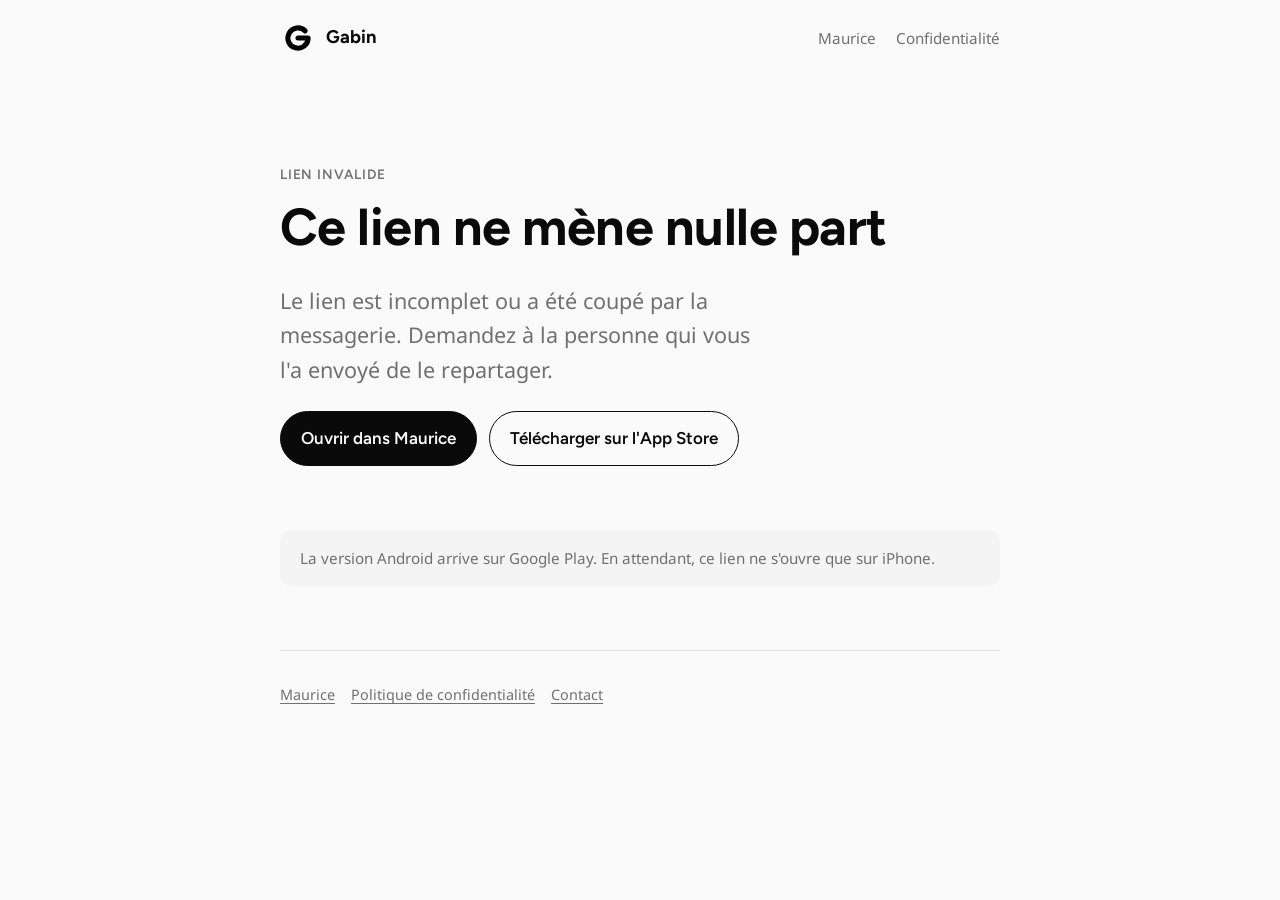
==== ouvrir/index.html @ 56d50366 "Page de rebond des liens de partage Maurice (/ouvrir) + Universal Links Un lien de partage Maurice (" ====
<!doctype html>
<html lang="fr">
<head>
  <meta charset="utf-8">
  <meta name="viewport" content="width=device-width, initial-scale=1, viewport-fit=cover">
  <title>Ouvrir dans Maurice</title>
  <meta name="description" content="Ouvrez ce carnet de voyage ou ce roadtrip dans l'application Maurice.">
  <!-- Page de rebond d'un lien privé : elle n'a rien à faire dans un moteur de recherche. -->
  <meta name="robots" content="noindex, nofollow">
  <!-- ⚠️ CETTE PAGE DOIT RESTER SERVIE À `/ouvrir` (d'où le dossier, et non un
       `ouvrir.html`) : c'est le chemin déclaré dans
       `.well-known/apple-app-site-association`, celui que l'app route, et celui
       que construisent l'app et l'Edge Function `join`. Le renommer casse les
       Universal Links ET les liens déjà partagés. -->
  <link rel="icon" href="/assets/favicon.png">
  <link rel="apple-touch-icon" href="/assets/icon.png">
  <link rel="preconnect" href="https://fonts.googleapis.com">
  <link rel="preconnect" href="https://fonts.gstatic.com" crossorigin>
  <link href="https://fonts.googleapis.com/css2?family=Figtree:wght@600;700&family=Noto+Sans:wght@400;500;700&display=swap" rel="stylesheet">
  <link rel="stylesheet" href="/styles.css">
</head>
<body>
  <div class="wrap wrap--narrow">
    <header class="top">
      <a class="brand" href="/"><img src="/assets/gabin.svg" alt="" width="36" height="36">Gabin</a>
      <nav class="top-links" aria-label="Navigation">
        <a href="/maurice.html">Maurice</a>
        <a href="/confidentialite.html">Confidentialité</a>
      </nav>
    </header>

    <main>
      <section class="hero hero--plain">
        <p class="eyebrow" id="eyebrow">Invitation</p>
        <h1 id="title">Ouvrir dans Maurice</h1>
        <p class="lead" id="lead">Maurice est une application iPhone : le contenu partagé s'ouvre dans l'app.</p>

        <div class="cta-row">
          <a class="btn btn--primary" id="open" href="#" hidden>Ouvrir dans Maurice</a>
          <a class="btn btn--ghost" id="store" href="https://apps.apple.com/app/id6791181940">Télécharger sur l'App Store</a>
        </div>

        <p class="meta" id="hint" style="margin-top:1.25rem">Vous n'avez pas encore Maurice ? Installez l'app, puis revenez sur ce lien : il vous emmènera au bon endroit.</p>
      </section>

      <p class="note">La version Android arrive sur Google Play. En attendant, ce lien ne s'ouvre que sur iPhone.</p>
    </main>

    <footer class="bottom">
      <div class="links">
        <a href="/maurice.html">Maurice</a>
        <a href="/confidentialite.html">Politique de confidentialité</a>
        <a href="mailto:paulrpers@gmail.com">Contact</a>
      </div>
    </footer>
  </div>

  <script>
  /*
   * Rebond d'un lien de partage vers l'application.
   *
   * POURQUOI CETTE PAGE : un lien qui redirigeait directement vers le schéma
   * `roadtripmoto://…` affichait « Safari ne peut pas ouvrir la page car
   * l'adresse n'est pas valide » chez toute personne n'ayant PAS l'app — c'est
   * justement elle qu'il faut accueillir. On ne déclenche donc JAMAIS le
   * schéma tout seul au chargement (c'est ce qui provoque l'alerte) : on
   * affiche une page qui propose d'ouvrir l'app OU de l'installer.
   *
   * AVEC LES UNIVERSAL LINKS (cf. `.well-known/apple-app-site-association` et
   * `docs/universal-links.md` du dépôt Maurice), iOS n'ouvre même plus Safari
   * quand Maurice est installée : il remet l'URL à l'app. Cette page ne
   * s'affiche alors QUE chez qui n'a pas l'app — exactement son rôle. Le bouton
   * « Ouvrir dans Maurice » reste utile pour les versions de l'app antérieures
   * aux Universal Links, et sur Android.
   *
   * EXCEPTION : si cet appareil a déjà ouvert l'app depuis cette page, on sait
   * que le schéma est géré → on bascule directement, sans le tap en trop.
   *
   * Paramètres acceptés :  ?c=<CODE> → un carnet de voyage
   *                        ?r=<CODE> → un roadtrip (invitation de compagnon)
   */
  (function () {
    var SCHEME = 'roadtripmoto';
    // Un code de partage (cf. gen_share_code dans schema.sql) : 8 caractères
    // alphanumériques. On tolère 4→32, et on refuse tout le reste plutôt que
    // de le recopier dans une URL.
    var CODE_RE = /^[A-Za-z0-9]{4,32}$/;
    var SEEN_KEY = 'maurice.app-installee';

    var params = new URLSearchParams(location.search);
    var journalCode = params.get('c');
    var roadtripCode = params.get('r');

    var kind = null;
    var code = null;
    if (journalCode && CODE_RE.test(journalCode)) { kind = 'journal'; code = journalCode; }
    else if (roadtripCode && CODE_RE.test(roadtripCode)) { kind = 'roadtrip'; code = roadtripCode; }

    var elTitle = document.getElementById('title');
    var elLead = document.getElementById('lead');
    var elEyebrow = document.getElementById('eyebrow');
    var elOpen = document.getElementById('open');
    var elHint = document.getElementById('hint');

    if (!kind) {
      elEyebrow.textContent = 'Lien invalide';
      elTitle.textContent = 'Ce lien ne mène nulle part';
      elLead.textContent = "Le lien est incomplet ou a été coupé par la messagerie. Demandez à la personne qui vous l'a envoyé de le repartager.";
      elHint.hidden = true;
      return;
    }

    var deepLink = SCHEME + '://' + (kind === 'journal' ? 'journal' : 'join') + '/' + code;

    if (kind === 'journal') {
      elEyebrow.textContent = 'Carnet de voyage';
      elTitle.textContent = 'Suivez ce carnet de voyage';
      elLead.textContent = "Photos et récit du voyage, étape par étape, dans l'application Maurice.";
    } else {
      elEyebrow.textContent = 'Roadtrip';
      elTitle.textContent = 'Rejoignez ce roadtrip';
      elLead.textContent = "Le programme, les étapes et les logements du voyage, dans l'application Maurice.";
    }

    elOpen.href = deepLink;
    elOpen.hidden = false;

    // L'app s'est ouverte → l'onglet passe en arrière-plan. On le note pour
    // basculer directement la prochaine fois.
    function rememberIfLeaving() {
      if (document.visibilityState === 'hidden') {
        try { localStorage.setItem(SEEN_KEY, '1'); } catch (e) { /* mode privé : tant pis */ }
      }
    }
    elOpen.addEventListener('click', function () {
      document.addEventListener('visibilitychange', rememberIfLeaving, { once: true });
    });

    var known = false;
    try { known = localStorage.getItem(SEEN_KEY) === '1'; } catch (e) { /* mode privé */ }
    if (known) {
      elHint.textContent = 'Ouverture de Maurice…';
      location.href = deepLink;
    }
  })();
  </script>
</body>
</html>
---- styles.css ----
/* Maurice — site vitrine. Palette « Noir & Blanc doux » de l'app (src/theme/tokens.json). */
:root {
  --bg: #FAFAFA; --surface: #FFFFFF; --surface-muted: #F4F4F4;
  --fg: #0A0A0A; --muted: #707070; --border: #E2E2E2;
  --radius-md: 12px; --radius-lg: 16px; --radius-xl: 24px; --radius-pill: 999px;
  --font-heading: 'Figtree', system-ui, -apple-system, 'Segoe UI', sans-serif;
  --font-body: 'Noto Sans', system-ui, -apple-system, 'Segoe UI', sans-serif;
  color-scheme: light dark;
}
@media (prefers-color-scheme: dark) {
  :root { --bg: #0A0A0A; --surface: #141414; --surface-muted: #1C1C1C; --fg: #FAFAFA; --muted: #9A9A9A; --border: #2A2A2A; }
}
* { box-sizing: border-box; }
html { -webkit-text-size-adjust: 100%; }
body { margin: 0; background: var(--bg); color: var(--fg); font-family: var(--font-body); font-size: 17px; line-height: 1.6; }
a { color: inherit; text-underline-offset: 3px; }
img { max-width: 100%; display: block; }
h1, h2, h3 { font-family: var(--font-heading); line-height: 1.15; letter-spacing: -0.01em; margin: 0 0 0.5em; }
h1 { font-size: clamp(2rem, 6vw, 3.25rem); font-weight: 700; }
h2 { font-size: clamp(1.4rem, 3.5vw, 1.9rem); font-weight: 700; margin-top: 2.5rem; }
h3 { font-size: 1.1rem; font-weight: 600; margin-top: 1.75rem; }
p { margin: 0 0 1em; }
.wrap { width: min(100% - 2.5rem, 880px); margin-inline: auto; }
.wrap--narrow { width: min(100% - 2.5rem, 720px); }
header.top { display: flex; flex-wrap: wrap; align-items: center; justify-content: space-between; gap: 0.75rem 1rem; padding-block: 1.25rem; }
.brand { display: inline-flex; align-items: center; gap: 0.6rem; font-family: var(--font-heading); font-weight: 700; font-size: 1.15rem; text-decoration: none; }
.brand img { width: 36px; height: 36px; border-radius: 10px; filter: brightness(0); }
@media (prefers-color-scheme: dark) { .brand img { filter: brightness(0) invert(1); } }
nav.top-links { display: flex; flex-wrap: wrap; gap: 0.5rem 1.25rem; font-size: 0.95rem; }
nav.top-links a { text-decoration: none; color: var(--muted); }
nav.top-links a:hover { color: var(--fg); }
.hero { padding-block: clamp(2.5rem, 8vw, 5.5rem) clamp(2rem, 6vw, 4rem); }
.hero--plain .lead { max-width: 52ch; }
.eyebrow { font-family: var(--font-heading); font-weight: 600; font-size: 0.85rem; letter-spacing: 0.06em; text-transform: uppercase; color: var(--muted); margin-bottom: 0.75rem; }

/* Liste des applications éditées par Gabin */
.apps { display: grid; gap: 1rem; margin-top: 1.25rem; }
.app-card { display: flex; gap: 1.25rem; align-items: flex-start; background: var(--surface); border: 1px solid var(--border); border-radius: var(--radius-lg); padding: 1.5rem; text-decoration: none; color: inherit; transition: border-color 0.15s, transform 0.15s; }
.app-card:hover { border-color: var(--fg); transform: translateY(-2px); }
.app-card:focus-visible { outline: 2px solid var(--fg); outline-offset: 3px; }
.app-card img { width: 72px; height: 72px; border-radius: 18px; flex: none; }
.app-card h3 { margin: 0 0 0.4rem; }
.app-card p { color: var(--muted); margin: 0 0 0.6rem; }
.app-meta { font-size: 0.88rem; color: var(--muted); }
@media (max-width: 480px) { .app-card { flex-direction: column; gap: 1rem; } }
.hero .lead { font-size: clamp(1.1rem, 2.4vw, 1.35rem); color: var(--muted); max-width: 40ch; }
.hero-grid { display: grid; grid-template-columns: 1fr auto; gap: 2rem; align-items: center; }
.hero-grid img { width: clamp(120px, 22vw, 200px); height: auto; border-radius: 22%; box-shadow: 0 20px 50px rgba(0,0,0,0.15); }
@media (max-width: 640px) { .hero-grid { grid-template-columns: 1fr; } .hero-grid img { order: -1; width: 112px; } }
.cta-row { display: flex; flex-wrap: wrap; gap: 0.75rem; margin-top: 1.5rem; }
.btn { display: inline-flex; align-items: center; gap: 0.5rem; padding: 0.8rem 1.25rem; border-radius: var(--radius-pill); font-family: var(--font-heading); font-weight: 600; text-decoration: none; border: 1px solid var(--fg); }
.btn--primary { background: var(--fg); color: var(--bg); }
.btn--ghost { color: var(--fg); background: transparent; }
.btn--disabled { color: var(--muted); border-color: var(--border); cursor: default; }
.grid { display: grid; grid-template-columns: repeat(auto-fit, minmax(240px, 1fr)); gap: 1rem; margin-top: 1.25rem; }
.card { background: var(--surface); border: 1px solid var(--border); border-radius: var(--radius-lg); padding: 1.25rem 1.25rem 1rem; }
.card h3 { margin-top: 0; }
.card p { color: var(--muted); font-size: 0.97rem; margin: 0; }
.note { background: var(--surface-muted); border-radius: var(--radius-md); padding: 1rem 1.25rem; color: var(--muted); font-size: 0.95rem; }
.meta { color: var(--muted); font-size: 0.95rem; }
table { width: 100%; border-collapse: collapse; font-size: 0.95rem; margin: 1rem 0 1.5rem; }
th, td { text-align: left; vertical-align: top; padding: 0.6rem 0.75rem; border-bottom: 1px solid var(--border); }
th { font-family: var(--font-heading); font-weight: 600; }
.table-wrap { overflow-x: auto; }
ol, ul { padding-left: 1.4rem; } li { margin-bottom: 0.35rem; }
footer.bottom { margin-top: 4rem; padding-block: 2rem; border-top: 1px solid var(--border); color: var(--muted); font-size: 0.9rem; }
footer.bottom .links { display: flex; flex-wrap: wrap; gap: 1rem; margin-bottom: 0.5rem; }
footer.bottom a { color: var(--muted); }

/* Carrousel de captures — cartes côte à côte, défilement par à-coups */
.shots-head { display: flex; align-items: flex-end; justify-content: space-between; gap: 1rem; flex-wrap: wrap; }
.shots-head h2 { margin-bottom: 0.25rem; }
.shots-head .meta { margin: 0; }
.shots-nav { display: flex; gap: 0.5rem; padding-bottom: 0.25rem; }
.shots-btn { display: inline-flex; align-items: center; justify-content: center; width: 40px; height: 40px; border-radius: var(--radius-pill); border: 1px solid var(--border); background: var(--surface); color: var(--fg); cursor: pointer; transition: border-color 0.15s, opacity 0.15s; }
.shots-btn:hover:not(:disabled) { border-color: var(--fg); }
.shots-btn:disabled { opacity: 0.35; cursor: default; }
.shots-btn:focus-visible { outline: 2px solid var(--fg); outline-offset: 2px; }

.shots { display: grid; grid-auto-flow: column; grid-auto-columns: 244px; gap: 1rem; overflow-x: auto; overscroll-behavior-x: contain; scroll-snap-type: x mandatory; padding-block: 1.25rem 0.25rem; scrollbar-width: none; }
.shots::-webkit-scrollbar { display: none; }
.shots:focus-visible { outline: 2px solid var(--fg); outline-offset: 4px; border-radius: var(--radius-md); }
.shots figure { margin: 0; scroll-snap-align: start; }
.shots img { width: 100%; height: auto; border-radius: var(--radius-xl); border: 1px solid var(--border); background: var(--surface); }
.shots figcaption { margin-top: 0.7rem; font-size: 0.9rem; color: var(--muted); text-align: center; }

.shots-dots { display: flex; justify-content: center; gap: 0.5rem; margin-top: 1rem; }
.shots-dot { width: 8px; height: 8px; padding: 0; border: 0; border-radius: var(--radius-pill); background: var(--border); cursor: pointer; transition: background 0.15s, width 0.15s; }
.shots-dot.is-active { background: var(--fg); width: 22px; }
.shots-dot:focus-visible { outline: 2px solid var(--fg); outline-offset: 3px; }

/* Au doigt, on balaie : les flèches ne servent à rien et les pastilles suffisent. */
@media (hover: none) and (pointer: coarse) { .shots-nav { display: none; } }
@media (max-width: 480px) { .shots { grid-auto-columns: min(244px, 68vw); } }
@media (prefers-reduced-motion: reduce) { .shots { scroll-behavior: auto; } }

/* Tableaux : en cartes empilées sur écran étroit */
@media (max-width: 640px) {
  table, tbody, tr, td { display: block; width: 100%; }
  thead { display: none; }
  tr { background: var(--surface); border: 1px solid var(--border); border-radius: var(--radius-md); padding: 0.75rem 1rem; margin-bottom: 0.75rem; }
  td { border: 0; padding: 0.25rem 0; }
  td::before { content: attr(data-label); display: block; font-family: var(--font-heading); font-weight: 600; font-size: 0.85rem; color: var(--muted); }
  td:first-child { font-family: var(--font-heading); font-weight: 700; font-size: 1.05rem; padding-bottom: 0.4rem; }
  td:first-child::before { display: none; }
}
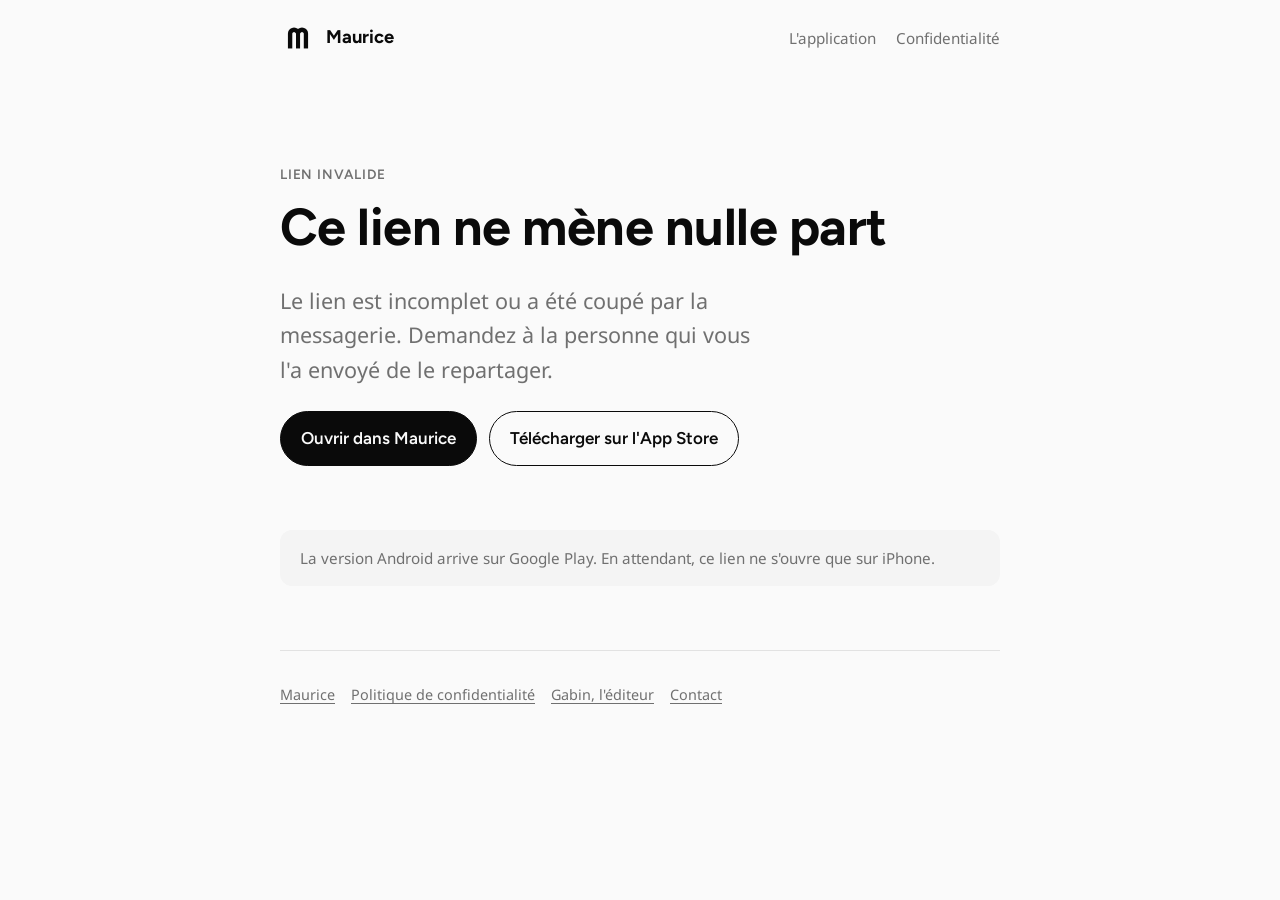
==== commit 3776f708: "Les pages Maurice signent Maurice, plus Gabin Copie de `site/` du dépôt Maurice (source de vérité), " ====
--- a/ouvrir/index.html
+++ b/ouvrir/index.html
@@ -22,9 +22,9 @@
 <body>
   <div class="wrap wrap--narrow">
     <header class="top">
-      <a class="brand" href="/"><img src="/assets/gabin.svg" alt="" width="36" height="36">Gabin</a>
+      <a class="brand brand--app" href="/maurice.html"><img src="/assets/icon.png" alt="" width="36" height="36">Maurice</a>
       <nav class="top-links" aria-label="Navigation">
-        <a href="/maurice.html">Maurice</a>
+        <a href="/maurice.html">L'application</a>
         <a href="/confidentialite.html">Confidentialité</a>
       </nav>
     </header>
@@ -50,6 +50,7 @@
       <div class="links">
         <a href="/maurice.html">Maurice</a>
         <a href="/confidentialite.html">Politique de confidentialité</a>
+        <a href="/">Gabin, l'éditeur</a>
         <a href="mailto:paulrpers@gmail.com">Contact</a>
       </div>
     </footer>
--- a/styles.css
+++ b/styles.css
@@ -26,6 +26,11 @@
 .brand { display: inline-flex; align-items: center; gap: 0.6rem; font-family: var(--font-heading); font-weight: 700; font-size: 1.15rem; text-decoration: none; }
 .brand img { width: 36px; height: 36px; border-radius: 10px; filter: brightness(0); }
 @media (prefers-color-scheme: dark) { .brand img { filter: brightness(0) invert(1); } }
+/* Pages d'un PRODUIT (Maurice) : l'icône est celle de l'app, pas la marque de
+   l'éditeur. Elle porte déjà son fond, donc pas de teinture — `brightness(0)`
+   suivi d'`invert(1)` en sombre la réduirait à un carré plein. */
+.brand--app img, .brand--app:hover img { filter: none; }
+@media (prefers-color-scheme: dark) { .brand--app img { filter: none; } }
 nav.top-links { display: flex; flex-wrap: wrap; gap: 0.5rem 1.25rem; font-size: 0.95rem; }
 nav.top-links a { text-decoration: none; color: var(--muted); }
 nav.top-links a:hover { color: var(--fg); }
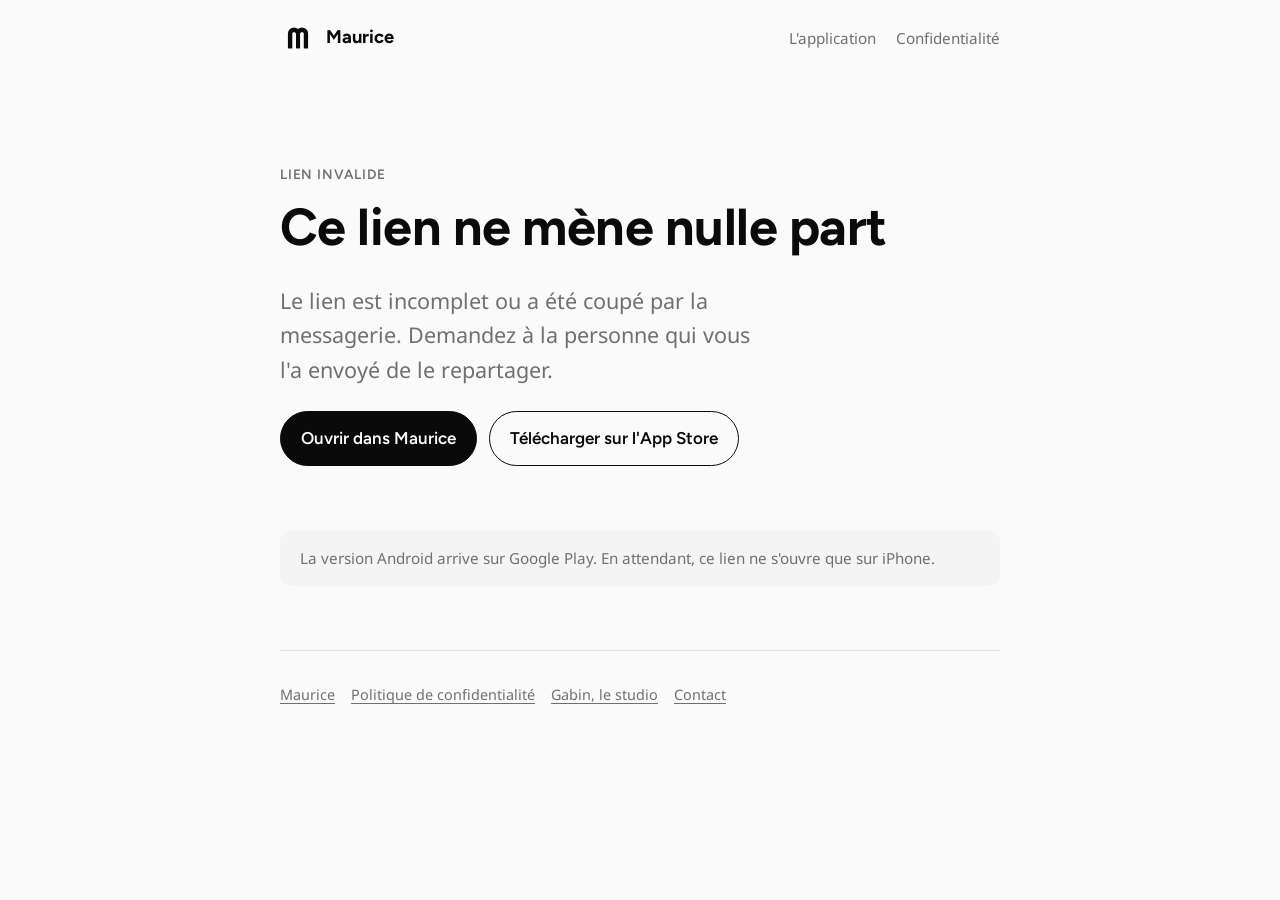
==== commit 914ca3a5: "Gabin devient un studio, pas seulement un éditeur Le site ne présentait que les applications maison." ====
--- a/ouvrir/index.html
+++ b/ouvrir/index.html
@@ -50,8 +50,8 @@
       <div class="links">
         <a href="/maurice.html">Maurice</a>
         <a href="/confidentialite.html">Politique de confidentialité</a>
-        <a href="/">Gabin, l'éditeur</a>
-        <a href="mailto:paulrpers@gmail.com">Contact</a>
+        <a href="/">Gabin, le studio</a>
+        <a href="mailto:contact@gabin-studio.fr">Contact</a>
       </div>
     </footer>
   </div>
--- a/styles.css
+++ b/styles.css
@@ -1,4 +1,5 @@
-/* Maurice — site vitrine. Palette « Noir & Blanc doux » de l'app (src/theme/tokens.json). */
+/* Gabin — site du studio. Palette « Noir & Blanc doux » héritée de Maurice
+   (src/theme/tokens.json de l'app) : le studio et ses apps partagent la même. */
 :root {
   --bg: #FAFAFA; --surface: #FFFFFF; --surface-muted: #F4F4F4;
   --fg: #0A0A0A; --muted: #707070; --border: #E2E2E2;
@@ -48,7 +49,8 @@
 .app-card p { color: var(--muted); margin: 0 0 0.6rem; }
 .app-meta { font-size: 0.88rem; color: var(--muted); }
 @media (max-width: 480px) { .app-card { flex-direction: column; gap: 1rem; } }
-.hero .lead { font-size: clamp(1.1rem, 2.4vw, 1.35rem); color: var(--muted); max-width: 40ch; }
+.lead { color: var(--muted); max-width: 64ch; }
+.hero .lead { font-size: clamp(1.1rem, 2.4vw, 1.35rem); max-width: 40ch; }
 .hero-grid { display: grid; grid-template-columns: 1fr auto; gap: 2rem; align-items: center; }
 .hero-grid img { width: clamp(120px, 22vw, 200px); height: auto; border-radius: 22%; box-shadow: 0 20px 50px rgba(0,0,0,0.15); }
 @media (max-width: 640px) { .hero-grid { grid-template-columns: 1fr; } .hero-grid img { order: -1; width: 112px; } }
@@ -109,3 +111,21 @@
   td:first-child { font-family: var(--font-heading); font-weight: 700; font-size: 1.05rem; padding-bottom: 0.4rem; }
   td:first-child::before { display: none; }
 }
+
+/* Méthode — une liste ordonnée qui se lit comme un parcours, pas comme une liste */
+.steps { list-style: none; counter-reset: step; padding: 0; margin: 1.25rem 0 1.5rem; display: grid; gap: 1rem; }
+.steps li { counter-increment: step; position: relative; margin: 0; background: var(--surface); border: 1px solid var(--border); border-radius: var(--radius-lg); padding: 1.35rem 1.35rem 1.2rem 3.9rem; }
+.steps li::before { content: counter(step); position: absolute; left: 1.35rem; top: 1.35rem; display: flex; align-items: center; justify-content: center; width: 28px; height: 28px; border-radius: var(--radius-pill); background: var(--fg); color: var(--bg); font-family: var(--font-heading); font-weight: 700; font-size: 0.9rem; }
+.steps h3 { margin: 0 0 0.35rem; }
+.steps p { margin: 0; color: var(--muted); font-size: 0.97rem; }
+@media (max-width: 480px) { .steps li { padding: 3.4rem 1.15rem 1.1rem; } }
+
+/* Contact — le seul endroit du site qui appelle vraiment à l'action */
+.contact-panel { background: var(--surface); border: 1px solid var(--border); border-radius: var(--radius-xl); padding: clamp(1.5rem, 4vw, 2.5rem); margin-top: 1.25rem; }
+.contact-panel h2 { margin-top: 0; }
+.contact-panel h3 { font-size: 1rem; margin-top: 2rem; }
+.contact-panel .cta-row { margin-bottom: 0.75rem; }
+.contact-panel .meta { margin-bottom: 0; }
+.checklist { list-style: none; padding: 0; margin: 0.75rem 0 0; display: grid; gap: 0.45rem; font-size: 0.95rem; color: var(--muted); }
+.checklist li { position: relative; margin: 0; padding-left: 1.4rem; }
+.checklist li::before { content: "—"; position: absolute; left: 0; }
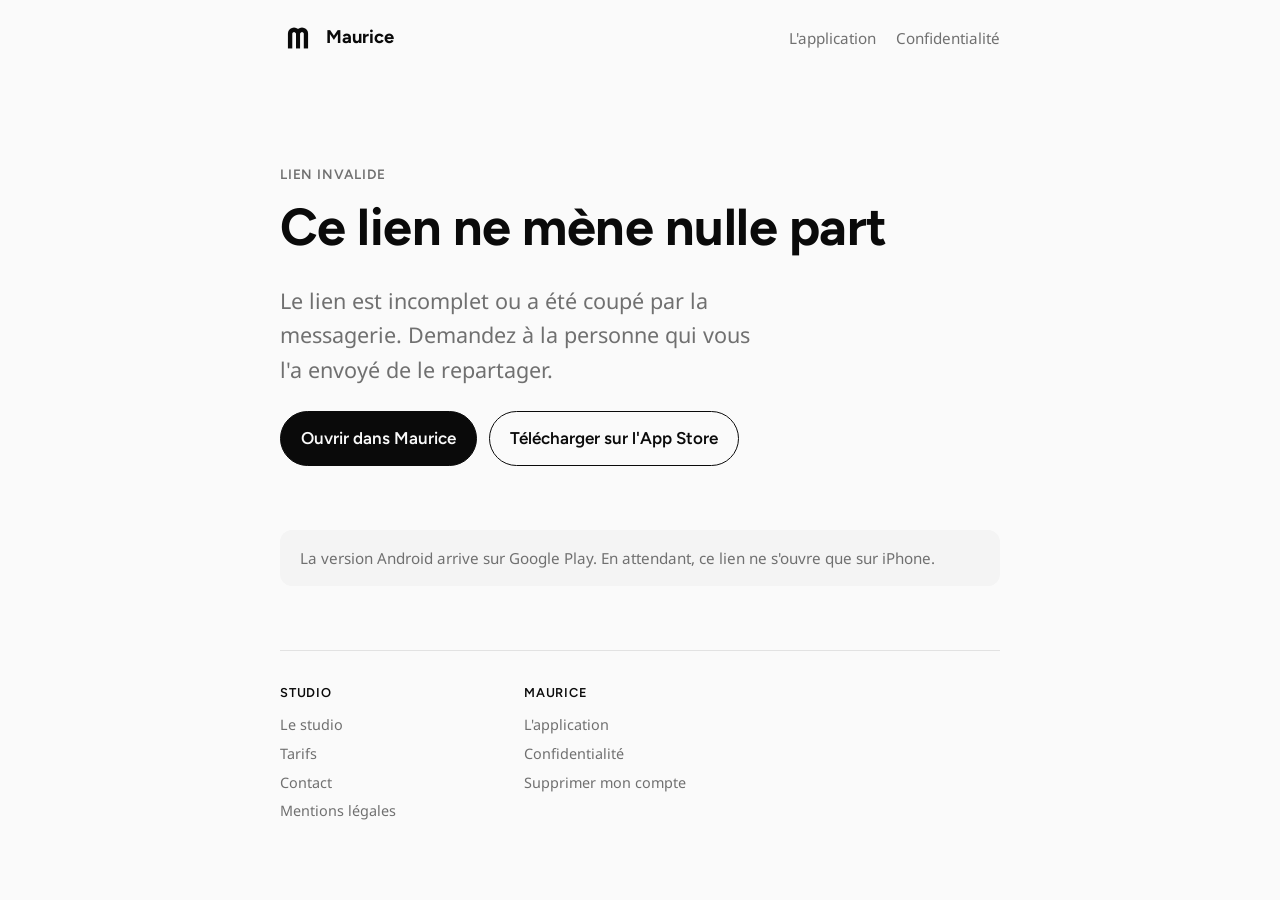
==== commit 4fdb642a: "Clarifier la navigation et ajouter les mentions légales Le site abrite deux univers — le studio et l" ====
--- a/ouvrir/index.html
+++ b/ouvrir/index.html
@@ -47,12 +47,25 @@
     </main>
 
     <footer class="bottom">
-      <div class="links">
-        <a href="/maurice.html">Maurice</a>
-        <a href="/confidentialite.html">Politique de confidentialité</a>
-        <a href="/">Gabin, le studio</a>
-        <a href="mailto:contact@gabin-studio.fr">Contact</a>
-      </div>
+      <nav class="site-map" aria-label="Plan du site">
+        <div>
+          <p class="site-map-head">Studio</p>
+          <ul>
+          <li><a href="/">Le studio</a></li>
+          <li><a href="/#tarifs">Tarifs</a></li>
+          <li><a href="mailto:contact@gabin-studio.fr">Contact</a></li>
+          <li><a href="/mentions-legales.html">Mentions légales</a></li>
+          </ul>
+        </div>
+        <div>
+          <p class="site-map-head">Maurice</p>
+          <ul>
+          <li><a href="/maurice.html">L'application</a></li>
+          <li><a href="/confidentialite.html">Confidentialité</a></li>
+          <li><a href="/supprimer-compte.html">Supprimer mon compte</a></li>
+          </ul>
+        </div>
+      </nav>
     </footer>
   </div>
 
--- a/styles.css
+++ b/styles.css
@@ -129,3 +129,29 @@
 .checklist { list-style: none; padding: 0; margin: 0.75rem 0 0; display: grid; gap: 0.45rem; font-size: 0.95rem; color: var(--muted); }
 .checklist li { position: relative; margin: 0; padding-left: 1.4rem; }
 .checklist li::before { content: "—"; position: absolute; left: 0; }
+
+/* Tarifs — trois formats côte à côte ; le prix doit se lire avant le texte */
+.offers { display: grid; grid-template-columns: repeat(auto-fit, minmax(250px, 1fr)); gap: 1rem; margin-top: 1.25rem; align-items: stretch; }
+.offer { display: flex; flex-direction: column; background: var(--surface); border: 1px solid var(--border); border-radius: var(--radius-lg); padding: 1.5rem; }
+/* Le cadrage est la porte d'entrée : c'est lui qu'on souligne. */
+.offer--feature { border-color: var(--fg); }
+.offer h3 { margin: 0 0 0.75rem; }
+.offer .price { color: var(--fg); font-family: var(--font-heading); font-weight: 700; font-size: clamp(1.35rem, 3vw, 1.6rem); line-height: 1.15; margin: 0 0 0.9rem; }
+.price-from { display: block; margin-bottom: 0.15rem; font-size: 0.8rem; font-weight: 600; letter-spacing: 0.06em; text-transform: uppercase; color: var(--muted); }
+.offer .price small { display: block; margin-top: 0.3rem; font-family: var(--font-body); font-weight: 400; font-size: 0.85rem; color: var(--muted); }
+.offer p { color: var(--muted); font-size: 0.97rem; }
+.offer > p:last-child { margin-bottom: 0; }
+/* Repoussée en bas de carte pour que les mentions s'alignent entre colonnes. */
+.offer-flag { margin-top: auto; padding-top: 0.9rem; border-top: 1px solid var(--border); font-size: 0.88rem; }
+
+/* Pied de page — un plan du site plutôt qu'une file de liens : les deux
+   mondes (le studio, l'app Maurice) sont nommés et séparés. */
+.site-map { display: grid; grid-template-columns: repeat(auto-fit, minmax(180px, max-content)); gap: 1.5rem 4rem; margin-bottom: 1.5rem; }
+.site-map-head { font-family: var(--font-heading); font-weight: 600; font-size: 0.8rem; letter-spacing: 0.06em; text-transform: uppercase; color: var(--fg); margin: 0 0 0.6rem; }
+.site-map ul { list-style: none; padding: 0; margin: 0; display: grid; gap: 0.35rem; }
+.site-map li { margin: 0; }
+.site-map a { text-decoration: none; }
+.site-map a:hover { text-decoration: underline; }
+
+/* Champ légal encore vide : doit sauter aux yeux tant qu'il l'est. */
+.todo { background: repeating-linear-gradient(45deg, var(--surface-muted), var(--surface-muted) 6px, transparent 6px, transparent 12px); color: var(--fg); border: 1px dashed var(--muted); border-radius: var(--radius-md); padding: 0.1rem 0.5rem; font-size: 0.9rem; }
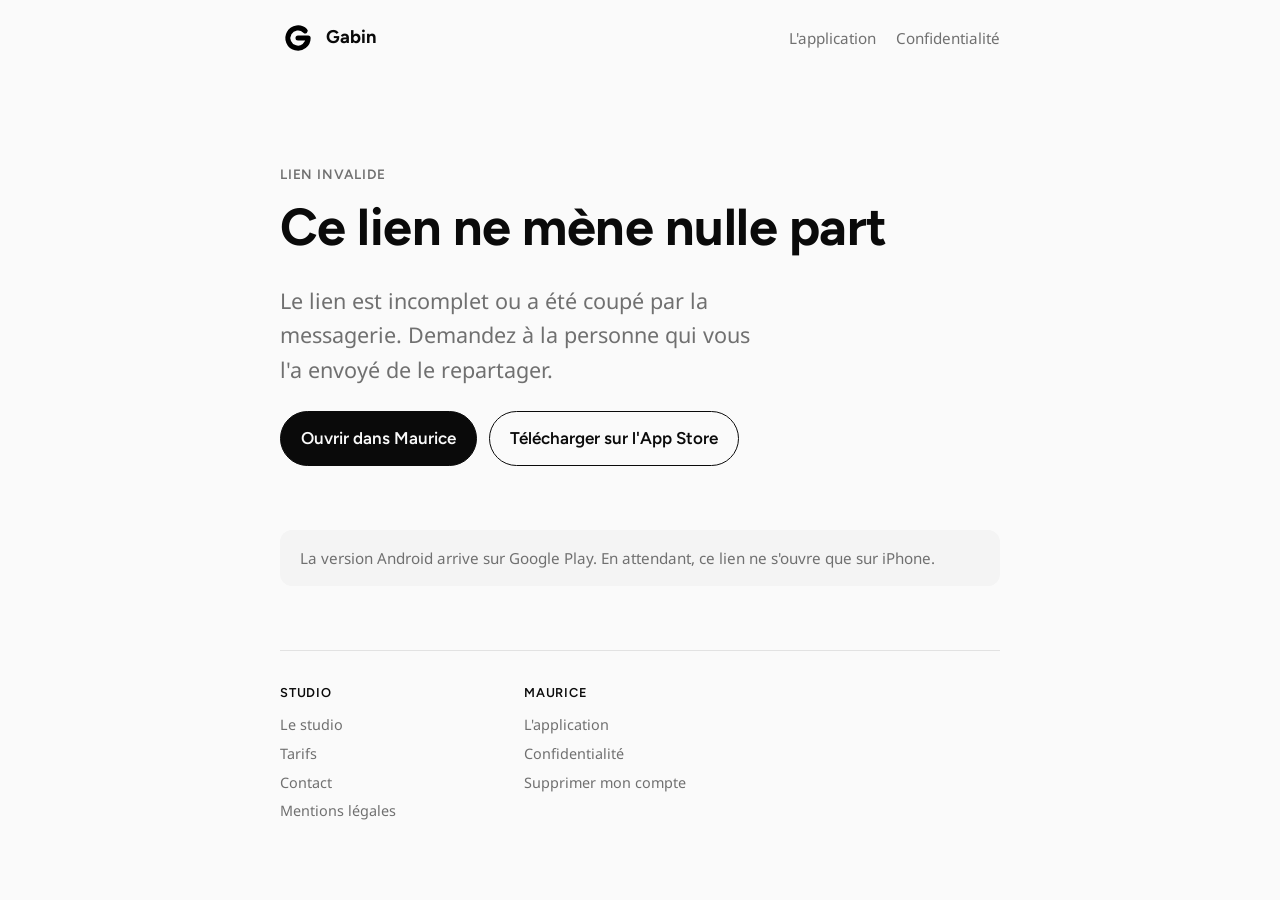
==== commit 5bc4926d: "Une seule marque en en-tête, et mentions légales complètes - Les pages Maurice affichaient l'icône d" ====
--- a/ouvrir/index.html
+++ b/ouvrir/index.html
@@ -22,7 +22,7 @@
 <body>
   <div class="wrap wrap--narrow">
     <header class="top">
-      <a class="brand brand--app" href="/maurice.html"><img src="/assets/icon.png" alt="" width="36" height="36">Maurice</a>
+      <a class="brand" href="/"><img src="/assets/gabin.svg" alt="" width="36" height="36">Gabin</a>
       <nav class="top-links" aria-label="Navigation">
         <a href="/maurice.html">L'application</a>
         <a href="/confidentialite.html">Confidentialité</a>
--- a/styles.css
+++ b/styles.css
@@ -27,11 +27,6 @@
 .brand { display: inline-flex; align-items: center; gap: 0.6rem; font-family: var(--font-heading); font-weight: 700; font-size: 1.15rem; text-decoration: none; }
 .brand img { width: 36px; height: 36px; border-radius: 10px; filter: brightness(0); }
 @media (prefers-color-scheme: dark) { .brand img { filter: brightness(0) invert(1); } }
-/* Pages d'un PRODUIT (Maurice) : l'icône est celle de l'app, pas la marque de
-   l'éditeur. Elle porte déjà son fond, donc pas de teinture — `brightness(0)`
-   suivi d'`invert(1)` en sombre la réduirait à un carré plein. */
-.brand--app img, .brand--app:hover img { filter: none; }
-@media (prefers-color-scheme: dark) { .brand--app img { filter: none; } }
 nav.top-links { display: flex; flex-wrap: wrap; gap: 0.5rem 1.25rem; font-size: 0.95rem; }
 nav.top-links a { text-decoration: none; color: var(--muted); }
 nav.top-links a:hover { color: var(--fg); }
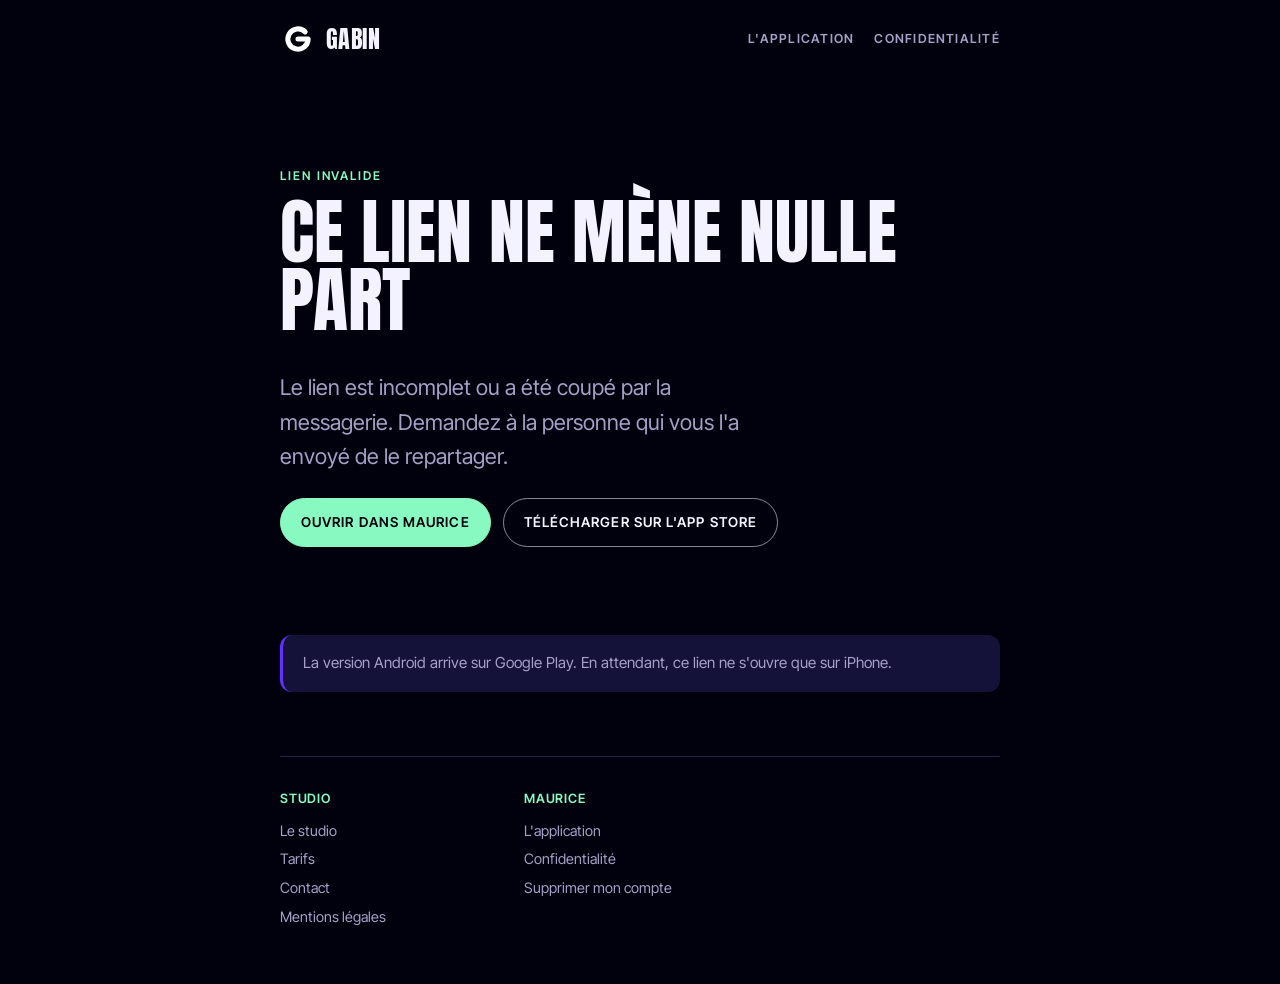
==== commit 9ab108a7: "Essai de direction artistique Onyx · Indigo · Mint Fond onyx, hero en affiche indigo, menthe réservé" ====
--- a/ouvrir/index.html
+++ b/ouvrir/index.html
@@ -16,7 +16,7 @@
   <link rel="apple-touch-icon" href="/assets/icon.png">
   <link rel="preconnect" href="https://fonts.googleapis.com">
   <link rel="preconnect" href="https://fonts.gstatic.com" crossorigin>
-  <link href="https://fonts.googleapis.com/css2?family=Figtree:wght@600;700&family=Noto+Sans:wght@400;500;700&display=swap" rel="stylesheet">
+  <link href="https://fonts.googleapis.com/css2?family=Anton&family=Instrument+Serif:ital@0;1&family=Inter+Tight:wght@400;500;600;700&display=swap" rel="stylesheet">
   <link rel="stylesheet" href="/styles.css">
 </head>
 <body>
--- a/styles.css
+++ b/styles.css
@@ -1,15 +1,18 @@
-/* Gabin — site du studio. Palette « Noir & Blanc doux » héritée de Maurice
-   (src/theme/tokens.json de l'app) : le studio et ses apps partagent la même. */
+/* Gabin — site du studio. Direction artistique « Onyx · Indigo · Mint » :
+   fond quasi noir, aplat indigo électrique pour les moments forts, menthe
+   tropicale réservée à l'action. Titres en capitales condensées, contrepoint
+   en serif italique. Thème sombre unique, assumé. */
 :root {
-  --bg: #FAFAFA; --surface: #FFFFFF; --surface-muted: #F4F4F4;
-  --fg: #0A0A0A; --muted: #707070; --border: #E2E2E2;
+  --onyx: #01010D; --indigo: #6331FB; --mint: #88F9C0;
+  --bg: var(--onyx); --surface: #0D0B22; --surface-muted: #15123A;
+  --fg: #F4F2FF; --muted: #A5A0C8; --border: #26214F;
+  --accent: var(--indigo); --action: var(--mint); --on-action: var(--onyx);
   --radius-md: 12px; --radius-lg: 16px; --radius-xl: 24px; --radius-pill: 999px;
-  --font-heading: 'Figtree', system-ui, -apple-system, 'Segoe UI', sans-serif;
-  --font-body: 'Noto Sans', system-ui, -apple-system, 'Segoe UI', sans-serif;
-  color-scheme: light dark;
-}
-@media (prefers-color-scheme: dark) {
-  :root { --bg: #0A0A0A; --surface: #141414; --surface-muted: #1C1C1C; --fg: #FAFAFA; --muted: #9A9A9A; --border: #2A2A2A; }
+  --font-display: 'Anton', 'Impact', 'Arial Narrow', sans-serif;
+  --font-serif: 'Instrument Serif', Georgia, serif;
+  --font-heading: 'Inter Tight', system-ui, -apple-system, 'Segoe UI', sans-serif;
+  --font-body: 'Inter Tight', system-ui, -apple-system, 'Segoe UI', sans-serif;
+  color-scheme: dark;
 }
 * { box-sizing: border-box; }
 html { -webkit-text-size-adjust: 100%; }
@@ -25,8 +28,7 @@
 .wrap--narrow { width: min(100% - 2.5rem, 720px); }
 header.top { display: flex; flex-wrap: wrap; align-items: center; justify-content: space-between; gap: 0.75rem 1rem; padding-block: 1.25rem; }
 .brand { display: inline-flex; align-items: center; gap: 0.6rem; font-family: var(--font-heading); font-weight: 700; font-size: 1.15rem; text-decoration: none; }
-.brand img { width: 36px; height: 36px; border-radius: 10px; filter: brightness(0); }
-@media (prefers-color-scheme: dark) { .brand img { filter: brightness(0) invert(1); } }
+.brand img { width: 36px; height: 36px; border-radius: 10px; filter: brightness(0) invert(1); }
 nav.top-links { display: flex; flex-wrap: wrap; gap: 0.5rem 1.25rem; font-size: 0.95rem; }
 nav.top-links a { text-decoration: none; color: var(--muted); }
 nav.top-links a:hover { color: var(--fg); }
@@ -59,6 +61,8 @@
 .card h3 { margin-top: 0; }
 .card p { color: var(--muted); font-size: 0.97rem; margin: 0; }
 .note { background: var(--surface-muted); border-radius: var(--radius-md); padding: 1rem 1.25rem; color: var(--muted); font-size: 0.95rem; }
+/* Une note suit souvent une grille de cartes, qui n'a pas de marge basse : on garantit l'écart. */
+* + .note { margin-top: 1.5rem; }
 .meta { color: var(--muted); font-size: 0.95rem; }
 table { width: 100%; border-collapse: collapse; font-size: 0.95rem; margin: 1rem 0 1.5rem; }
 th, td { text-align: left; vertical-align: top; padding: 0.6rem 0.75rem; border-bottom: 1px solid var(--border); }
@@ -150,3 +154,77 @@
 
 /* Champ légal encore vide : doit sauter aux yeux tant qu'il l'est. */
 .todo { background: repeating-linear-gradient(45deg, var(--surface-muted), var(--surface-muted) 6px, transparent 6px, transparent 12px); color: var(--fg); border: 1px dashed var(--muted); border-radius: var(--radius-md); padding: 0.1rem 0.5rem; font-size: 0.9rem; }
+
+/* ——— Direction artistique Onyx · Indigo · Mint ——— */
+::selection { background: var(--mint); color: var(--onyx); }
+h1, h2 { font-family: var(--font-display); font-weight: 400; text-transform: uppercase; letter-spacing: 0; line-height: 0.95; }
+h1 { font-size: clamp(2.6rem, 8vw, 4.5rem); }
+h2 { font-size: clamp(2rem, 5.5vw, 3rem); margin-top: 4.5rem; }
+h3 { font-family: var(--font-heading); font-weight: 600; letter-spacing: -0.01em; }
+.brand { font-family: var(--font-display); font-weight: 400; font-size: 1.5rem; text-transform: uppercase; letter-spacing: 0.02em; }
+nav.top-links a { font-size: 0.78rem; font-weight: 600; letter-spacing: 0.1em; text-transform: uppercase; }
+.eyebrow { font-family: var(--font-heading); font-size: 0.75rem; letter-spacing: 0.16em; color: var(--mint); }
+.lead { color: var(--muted); }
+
+/* Boutons : la menthe est la seule couleur qui appelle à l'action. */
+.btn { font-family: var(--font-heading); font-size: 0.85rem; letter-spacing: 0.08em; text-transform: uppercase; border-width: 1.5px; transition: transform 0.15s, background 0.15s; }
+.btn--primary { background: var(--mint); color: var(--on-action); border-color: var(--mint); }
+.btn--primary:hover { transform: translateY(-1px); background: #a6fbd2; }
+.btn--ghost { color: var(--fg); border-color: rgba(244, 242, 255, 0.55); }
+.btn--ghost:hover { border-color: var(--fg); }
+.btn--disabled { color: var(--muted); border-color: var(--border); }
+
+/* Cartes : surfaces violacées, liseré indigo au survol. */
+.card, .offer, .steps li, .app-card, .contact-panel { background: var(--surface); border-color: var(--border); }
+.card { transition: border-color 0.15s; }
+.card:hover, .app-card:hover { border-color: var(--indigo); }
+.steps li::before { background: var(--indigo); color: #fff; }
+.offer--feature { border-color: var(--mint); box-shadow: 0 0 0 1px var(--mint) inset; }
+.offer .price { font-family: var(--font-display); font-weight: 400; font-size: clamp(2rem, 5vw, 2.6rem); letter-spacing: 0.01em; }
+.offer .price small, .price-from { font-family: var(--font-heading); }
+.price-from { color: var(--mint); }
+.note { background: var(--surface-muted); color: var(--muted); border-left: 3px solid var(--indigo); }
+.note strong { color: var(--fg); }
+.shots-dot.is-active { background: var(--mint); }
+.shots img { border-color: var(--border); }
+.hero-grid img { box-shadow: 0 24px 70px rgba(99, 49, 251, 0.45); }
+.site-map-head { color: var(--mint); }
+footer.bottom { border-top-color: var(--border); }
+.contact-panel { background: radial-gradient(120% 140% at 100% 0%, rgba(99, 49, 251, 0.55), transparent 60%), var(--surface); border-color: rgba(99, 49, 251, 0.6); }
+.checklist li::before { color: var(--mint); }
+
+/* Contrepoint typographique : la serif italique répond aux capitales. */
+.t-block { display: block; font-family: var(--font-display); font-weight: 400; text-transform: uppercase; line-height: 0.86; }
+.t-serif { display: block; font-family: var(--font-serif); font-style: italic; font-weight: 400; text-transform: none; line-height: 0.9; letter-spacing: -0.01em; }
+
+/* Hero « affiche » de l'accueil : un aplat indigo, les mots de part et
+   d'autre d'un téléphone, la liste des engagements à droite. */
+.poster { position: relative; isolation: isolate; overflow: hidden; margin-top: 0.5rem; margin-inline: calc(50% - min(50vw - 1rem, 600px)); padding: clamp(1.5rem, 4vw, 2.75rem); border-radius: var(--radius-xl); background:
+  radial-gradient(60% 70% at 50% 45%, rgba(136, 249, 192, 0.18), transparent 70%),
+  radial-gradient(90% 90% at 50% 100%, #1a0b5c 0%, transparent 70%),
+  linear-gradient(160deg, #7444ff 0%, var(--indigo) 45%, #3a14b8 100%); }
+.poster .eyebrow { color: rgba(255, 255, 255, 0.85); }
+.poster-stage { position: relative; display: grid; grid-template-columns: minmax(0,1fr) auto minmax(0,1fr); align-items: center; gap: 1rem; margin-block: 1rem 2rem; }
+.poster-title { display: contents; color: #fff; margin: 0; }
+.poster-left { grid-column: 1; grid-row: 1; align-self: start; position: relative; z-index: 2; }
+.poster-right { grid-column: 3; grid-row: 1; align-self: end; text-align: right; position: relative; z-index: 2; }
+.poster .t-block { font-size: clamp(3rem, 6.4vw, 6.6rem); white-space: nowrap; }
+.poster .t-serif { white-space: nowrap; }
+.poster .t-serif { font-size: clamp(2.2rem, 4.8vw, 4.6rem); }
+.poster-phone { grid-column: 2; grid-row: 1; margin: 0; width: clamp(150px, 20vw, 230px); padding: 0; overflow: hidden; border-radius: 30px; background: var(--onyx); box-shadow: 0 30px 80px rgba(1, 1, 13, 0.7), 0 0 0 1px rgba(255, 255, 255, 0.12); transform: rotate(-4deg); }
+.poster-phone img { filter: saturate(0.9); }
+.poster-foot { display: grid; grid-template-columns: 1.2fr 1fr; gap: 1.5rem 3rem; align-items: end; }
+.poster .lead { color: rgba(255, 255, 255, 0.86); font-size: 1.05rem; max-width: 44ch; }
+.poster .btn--ghost { color: #fff; border-color: rgba(255, 255, 255, 0.6); }
+.poster-facts { list-style: none; margin: 0; padding: 0; justify-self: end; min-width: 220px; }
+.poster-facts li { margin: 0; padding: 0.55rem 0; border-bottom: 1px solid rgba(255, 255, 255, 0.28); font-size: 0.72rem; font-weight: 600; letter-spacing: 0.12em; text-transform: uppercase; color: #fff; }
+.poster-tools { display: flex; flex-wrap: wrap; justify-content: center; align-items: center; gap: 0.5rem 1.75rem; margin: 2.25rem 0 0; color: #fff; font-family: var(--font-display); text-transform: uppercase; font-size: 1.15rem; letter-spacing: 0.04em; }
+.poster-tools-head { flex-basis: 100%; text-align: center; font-family: var(--font-heading); font-size: 0.65rem; font-weight: 600; letter-spacing: 0.25em; color: rgba(255, 255, 255, 0.7); }
+@media (max-width: 720px) {
+  .poster-stage { grid-template-columns: 1fr; gap: 1.25rem; }
+  .poster-left, .poster-right, .poster-phone { grid-column: 1; grid-row: auto; }
+  .poster-phone { justify-self: center; order: 2; width: 170px; }
+  .poster-right { order: 3; }
+  .poster-foot { grid-template-columns: 1fr; }
+  .poster-facts { justify-self: stretch; }
+}
